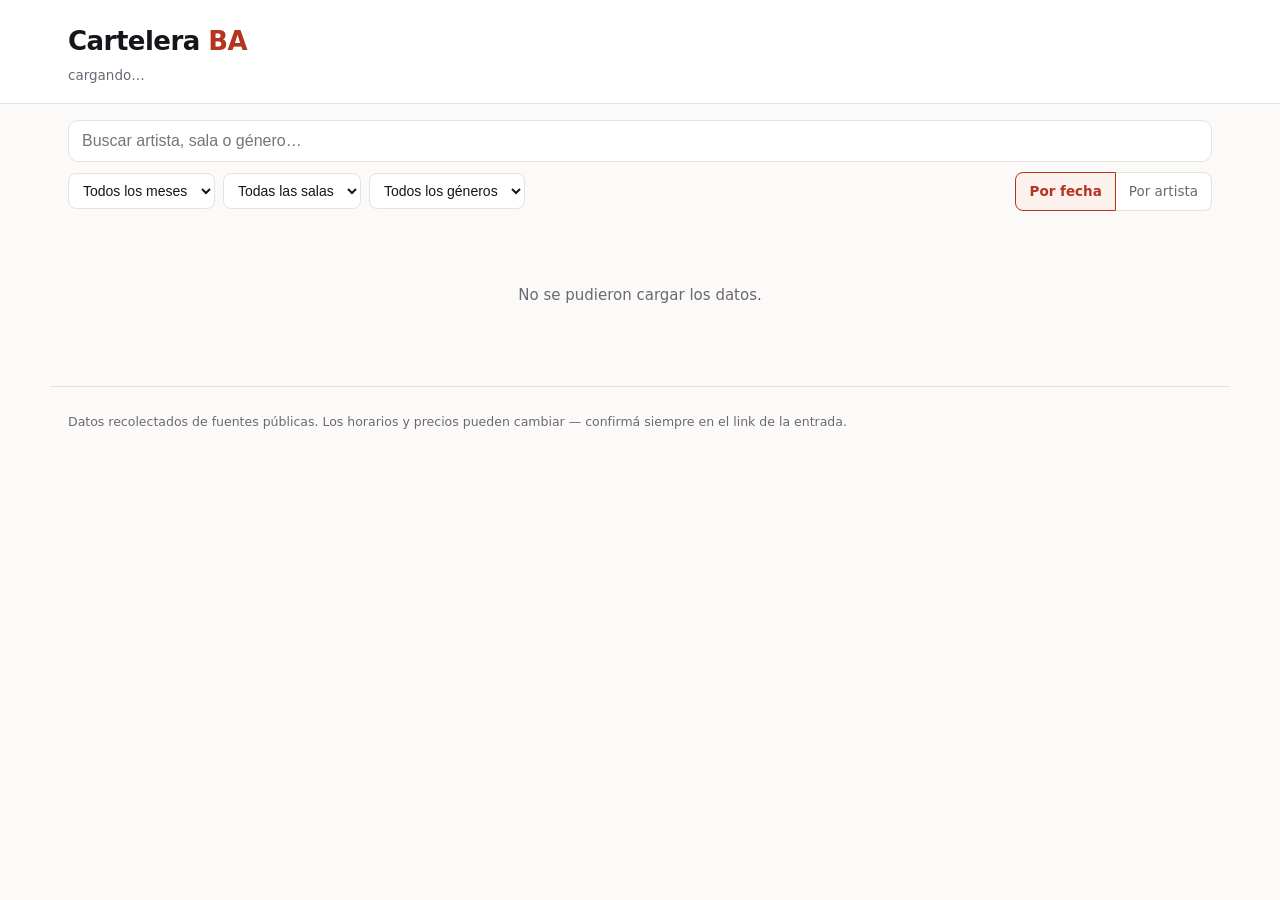
==== site/index.html @ 0cf43a1c "Add static site and Cloudflare Pages deploy The whole dataset is ~45KB gzipped, so the site ships it" ====
<!doctype html>
<html lang="es">
<head>
<meta charset="utf-8">
<meta name="viewport" content="width=device-width, initial-scale=1, viewport-fit=cover">
<title>Cartelera BA — recitales en Buenos Aires</title>
<meta name="description" content="Todos los recitales y fiestas en Buenos Aires, meses por delante, en una sola página.">
<link rel="stylesheet" href="style.css">
</head>
<body>
<header class="top">
  <div class="wrap">
    <h1>Cartelera <span>BA</span></h1>
    <p class="tag" id="tagline">cargando…</p>
  </div>
</header>

<div class="controls wrap">
  <input id="q" type="search" placeholder="Buscar artista, sala o género…" autocomplete="off" spellcheck="false">
  <div class="filters">
    <select id="month"><option value="">Todos los meses</option></select>
    <select id="venue"><option value="">Todas las salas</option></select>
    <select id="genre"><option value="">Todos los géneros</option></select>
    <div class="modes" role="tablist" aria-label="Vista">
      <button id="mode-date" class="on" role="tab" aria-selected="true">Por fecha</button>
      <button id="mode-artist" role="tab" aria-selected="false">Por artista</button>
    </div>
  </div>
  <p class="count" id="count"></p>
</div>

<main class="wrap" id="out"></main>

<footer class="wrap foot">
  <p id="sources"></p>
  <p>Datos recolectados de fuentes públicas. Los horarios y precios pueden cambiar —
     confirmá siempre en el link de la entrada.</p>
</footer>

<script src="app.js"></script>
</body>
</html>
---- site/style.css ----
:root {
  color-scheme: light dark;
  --bg: #fbfaf8;
  --panel: #ffffff;
  --ink: #16151a;
  --muted: #6b6875;
  --line: #e6e2dc;
  --accent: #b4341f;
  --accent-soft: #fdf1ee;
  --radius: 10px;
  --max: 1180px;
}
@media (prefers-color-scheme: dark) {
  :root {
    --bg: #131116;
    --panel: #1c1a21;
    --ink: #f2eff0;
    --muted: #a09aab;
    --line: #2e2b36;
    --accent: #ff7a5c;
    --accent-soft: #2a1a16;
  }
}

* { box-sizing: border-box; }
html { -webkit-text-size-adjust: 100%; }
body {
  margin: 0;
  background: var(--bg);
  color: var(--ink);
  font: 15px/1.5 ui-sans-serif, system-ui, -apple-system, "Segoe UI", Roboto,
        "Helvetica Neue", Arial, sans-serif;
  padding-bottom: env(safe-area-inset-bottom, 0px);
}
.wrap { max-width: var(--max); margin: 0 auto; padding-inline: 18px; }

.top {
  border-bottom: 1px solid var(--line);
  background: var(--panel);
  padding-block: 22px 18px;
  padding-top: calc(22px + env(safe-area-inset-top, 0px));
}
.top h1 {
  margin: 0;
  font-size: 26px;
  letter-spacing: -0.02em;
  font-weight: 650;
}
.top h1 span { color: var(--accent); }
.tag { margin: 4px 0 0; color: var(--muted); font-size: 13.5px; }

.controls { padding-block: 16px 8px; }
#q {
  width: 100%;
  padding: 11px 13px;
  font-size: 16px;                 /* 16px avoids iOS zoom-on-focus */
  color: var(--ink);
  background: var(--panel);
  border: 1px solid var(--line);
  border-radius: var(--radius);
}
#q:focus { outline: 2px solid var(--accent); outline-offset: -1px; }

.filters {
  display: flex;
  flex-wrap: wrap;
  gap: 8px;
  margin-top: 10px;
  align-items: center;
}
select {
  padding: 8px 10px;
  font-size: 14px;
  color: var(--ink);
  background: var(--panel);
  border: 1px solid var(--line);
  border-radius: 8px;
  max-width: 100%;
}
.modes { display: flex; gap: 0; margin-left: auto; }
.modes button {
  font: inherit;
  font-size: 13.5px;
  padding: 8px 13px;
  background: var(--panel);
  color: var(--muted);
  border: 1px solid var(--line);
  cursor: pointer;
}
.modes button:first-child { border-radius: 8px 0 0 8px; }
.modes button:last-child { border-radius: 0 8px 8px 0; border-left: 0; }
.modes button.on {
  background: var(--accent-soft);
  color: var(--accent);
  border-color: var(--accent);
  font-weight: 600;
}
.count { margin: 10px 0 0; color: var(--muted); font-size: 13px; }

/* ---- date view ---- */
.month {
  margin-top: 26px;
  font-size: 13px;
  font-weight: 700;
  letter-spacing: 0.08em;
  text-transform: uppercase;
  color: var(--accent);
  position: sticky;
  top: env(safe-area-inset-top, 0px);
  background: var(--bg);
  padding: 8px 0 6px;
  z-index: 2;
}
.day {
  display: grid;
  grid-template-columns: 78px 1fr;
  gap: 14px;
  padding: 11px 0;
  border-top: 1px solid var(--line);
}
.dnum { color: var(--muted); font-size: 13px; padding-top: 2px; }
.dnum b { display: block; color: var(--ink); font-size: 19px; font-weight: 640; line-height: 1.1; }

.ev { padding: 5px 0; }
.ev + .ev { border-top: 1px dashed var(--line); margin-top: 5px; }
.ev a.name {
  color: var(--ink);
  text-decoration: none;
  font-weight: 600;
  font-size: 15.5px;
}
.ev a.name:hover { color: var(--accent); text-decoration: underline; }
.meta { color: var(--muted); font-size: 13px; margin-top: 2px; }
.meta .venue { color: var(--ink); }
.chips { margin-top: 4px; display: flex; flex-wrap: wrap; gap: 5px; }
.chip {
  font-size: 11px;
  padding: 2px 7px;
  border-radius: 999px;
  background: var(--accent-soft);
  color: var(--accent);
  border: 1px solid transparent;
}
.chip.src { background: transparent; color: var(--muted); border-color: var(--line); }

/* ---- artist view ---- */
.artists {
  margin-top: 18px;
  columns: 280px 4;
  column-gap: 26px;
}
.artist {
  break-inside: avoid;
  margin-bottom: 13px;
  padding-bottom: 11px;
  border-bottom: 1px solid var(--line);
}
.artist h3 { margin: 0 0 3px; font-size: 15px; font-weight: 640; }
.artist .gig { font-size: 12.5px; color: var(--muted); }
.artist .gig a { color: inherit; text-decoration: none; }
.artist .gig a:hover { color: var(--accent); text-decoration: underline; }
.artist .gig b { color: var(--ink); font-weight: 600; }

.empty { padding: 40px 0; color: var(--muted); text-align: center; }
.foot {
  margin-top: 40px;
  padding-block: 20px 34px;
  border-top: 1px solid var(--line);
  color: var(--muted);
  font-size: 12.5px;
}
.foot p { margin: 0 0 6px; }

@media (max-width: 620px) {
  .day { grid-template-columns: 58px 1fr; gap: 10px; }
  .modes { margin-left: 0; width: 100%; }
  .modes button { flex: 1; }
  select { flex: 1 1 40%; }
}
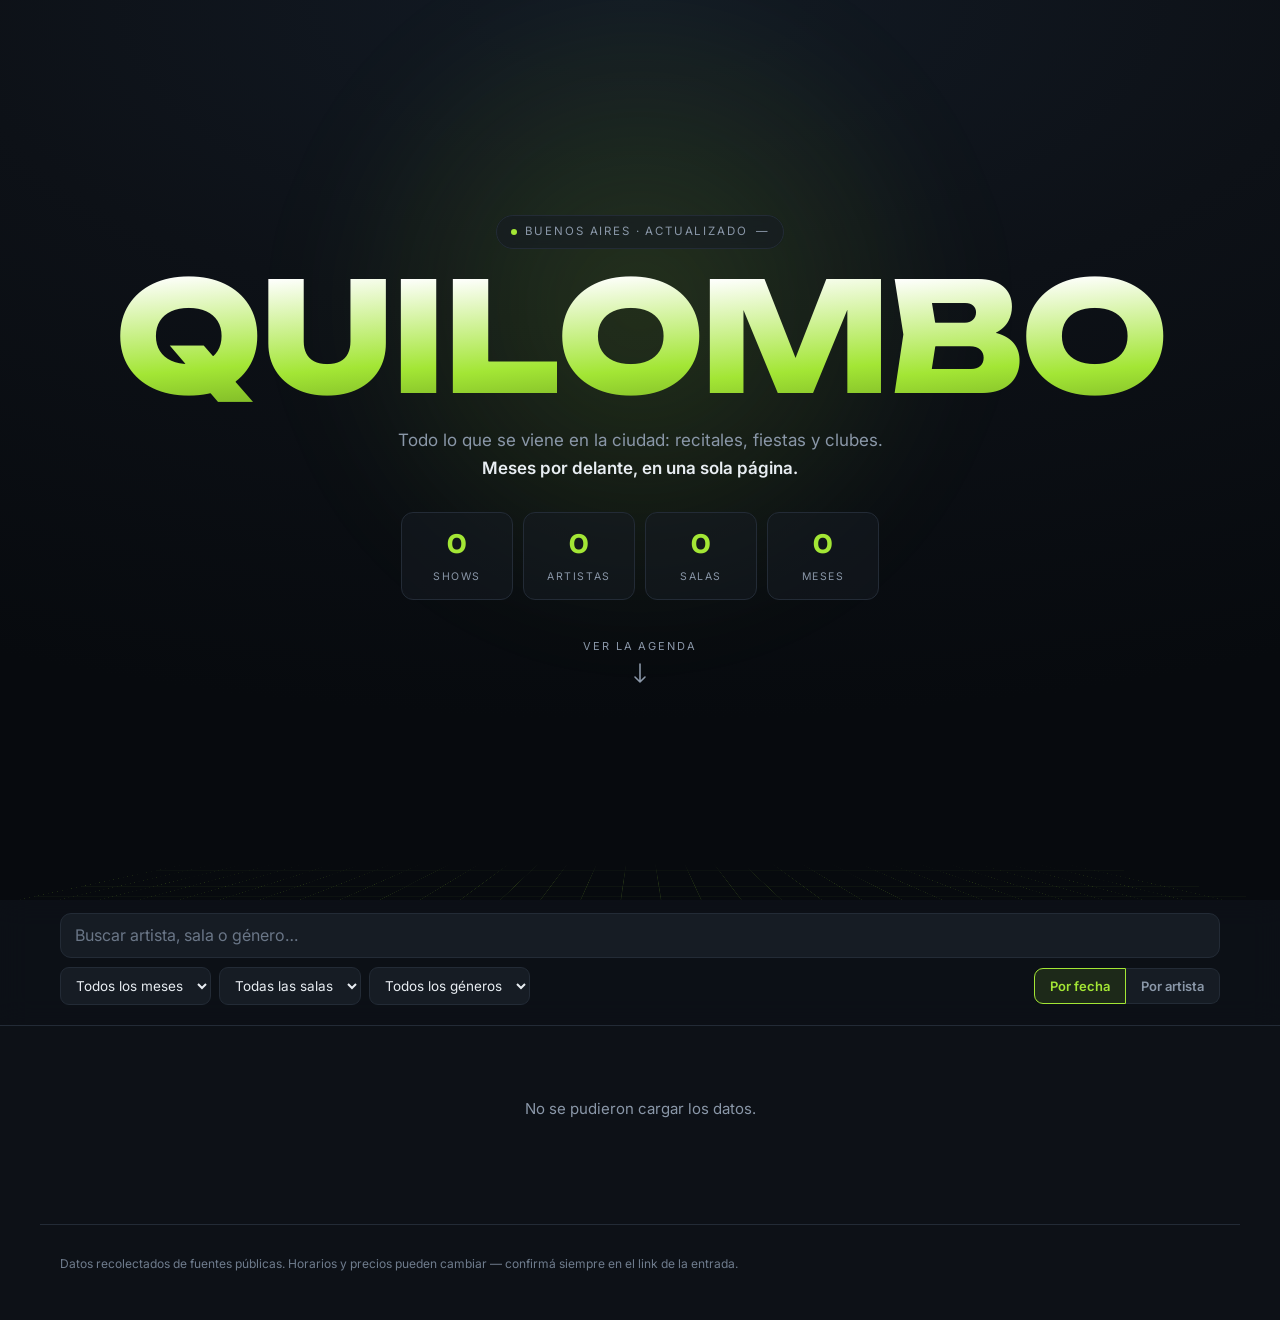
==== commit bb231c47: "Rebrand to QUILOMBO, animated hero, fix artist parsing Name and palette moved off the El Cartel look" ====
--- a/site/index.html
+++ b/site/index.html
@@ -3,40 +3,84 @@
 <head>
 <meta charset="utf-8">
 <meta name="viewport" content="width=device-width, initial-scale=1, viewport-fit=cover">
-<title>Cartelera BA — recitales en Buenos Aires</title>
-<meta name="description" content="Todos los recitales y fiestas en Buenos Aires, meses por delante, en una sola página.">
+<title>QUILOMBO — recitales y fiestas en Buenos Aires</title>
+<meta name="description" content="Todos los recitales, fiestas y shows de Buenos Aires. Meses por delante, en una sola página. Sin paginar.">
+<meta name="theme-color" content="#0d1117">
+<link rel="preconnect" href="https://fonts.googleapis.com">
+<link rel="preconnect" href="https://fonts.gstatic.com" crossorigin>
+<link href="https://fonts.googleapis.com/css2?family=Unbounded:wght@400;600;800&family=Inter:wght@400;500;600;700&display=swap" rel="stylesheet">
 <link rel="stylesheet" href="style.css">
 </head>
 <body>
-<header class="top">
-  <div class="wrap">
-    <h1>Cartelera <span>BA</span></h1>
-    <p class="tag" id="tagline">cargando…</p>
+
+<!-- ───────────────────────── hero ───────────────────────── -->
+<section class="hero" id="hero">
+  <div id="fx" aria-hidden="true"></div>
+  <div class="hero-grid" aria-hidden="true"></div>
+  <div class="hero-glow" aria-hidden="true"></div>
+
+  <div class="hero-inner wrap">
+    <div class="eyebrow">
+      <span class="dot" aria-hidden="true"></span>
+      Buenos Aires · actualizado <span id="gen">—</span>
+    </div>
+
+    <h1 class="title" aria-label="Quilombo">
+      <span class="ch">Q</span><span class="ch">U</span><span class="ch">I</span><span class="ch">L</span><span class="ch">O</span><span class="ch">M</span><span class="ch">B</span><span class="ch">O</span>
+    </h1>
+
+    <p class="sub">
+      Todo lo que se viene en la ciudad: recitales, fiestas y clubes.
+      <strong>Meses por delante, en una sola página.</strong>
+    </p>
+
+    <div class="stats" id="stats">
+      <div class="stat"><b data-to="0">0</b><span>shows</span></div>
+      <div class="stat"><b data-to="0">0</b><span>artistas</span></div>
+      <div class="stat"><b data-to="0">0</b><span>salas</span></div>
+      <div class="stat"><b data-to="0">0</b><span>meses</span></div>
+    </div>
+
+    <a class="scroll-cue" href="#app">
+      <span>ver la agenda</span>
+      <svg width="14" height="22" viewBox="0 0 14 22" fill="none" aria-hidden="true">
+        <path d="M7 1v18m0 0 5-5m-5 5-5-5" stroke="currentColor" stroke-width="1.6"
+              stroke-linecap="round" stroke-linejoin="round"/>
+      </svg>
+    </a>
   </div>
-</header>
+</section>
 
-<div class="controls wrap">
-  <input id="q" type="search" placeholder="Buscar artista, sala o género…" autocomplete="off" spellcheck="false">
-  <div class="filters">
-    <select id="month"><option value="">Todos los meses</option></select>
-    <select id="venue"><option value="">Todas las salas</option></select>
-    <select id="genre"><option value="">Todos los géneros</option></select>
-    <div class="modes" role="tablist" aria-label="Vista">
-      <button id="mode-date" class="on" role="tab" aria-selected="true">Por fecha</button>
-      <button id="mode-artist" role="tab" aria-selected="false">Por artista</button>
+<!-- ───────────────────────── app ───────────────────────── -->
+<div id="app">
+  <div class="controls-shell">
+    <div class="controls wrap">
+      <input id="q" type="search" placeholder="Buscar artista, sala o género…" autocomplete="off" spellcheck="false">
+      <div class="filters">
+        <select id="month" aria-label="Mes"><option value="">Todos los meses</option></select>
+        <select id="venue" aria-label="Sala"><option value="">Todas las salas</option></select>
+        <select id="genre" aria-label="Género"><option value="">Todos los géneros</option></select>
+        <div class="modes" role="tablist" aria-label="Vista">
+          <button id="mode-date" class="on" role="tab" aria-selected="true">Por fecha</button>
+          <button id="mode-artist" role="tab" aria-selected="false">Por artista</button>
+        </div>
+      </div>
+      <p class="count" id="count"></p>
     </div>
   </div>
-  <p class="count" id="count"></p>
+
+  <main class="wrap" id="out"></main>
+
+  <footer class="wrap foot">
+    <p id="sources"></p>
+    <p>Datos recolectados de fuentes públicas. Horarios y precios pueden cambiar —
+       confirmá siempre en el link de la entrada.</p>
+  </footer>
 </div>
 
-<main class="wrap" id="out"></main>
-
-<footer class="wrap foot">
-  <p id="sources"></p>
-  <p>Datos recolectados de fuentes públicas. Los horarios y precios pueden cambiar —
-     confirmá siempre en el link de la entrada.</p>
-</footer>
-
-<script src="app.js"></script>
+<!-- Self-hosted (vendored at build time by scrapers/build_site.py), so the
+     site has no runtime CDN dependency. -->
+<script src="vendor/tsparticles.slim.min.js" defer></script>
+<script src="app.js" defer></script>
 </body>
 </html>
--- a/site/style.css
+++ b/site/style.css
@@ -1,179 +1,312 @@
 :root {
-  color-scheme: light dark;
-  --bg: #fbfaf8;
-  --panel: #ffffff;
-  --ink: #16151a;
-  --muted: #6b6875;
-  --line: #e6e2dc;
-  --accent: #b4341f;
-  --accent-soft: #fdf1ee;
-  --radius: 10px;
-  --max: 1180px;
-}
-@media (prefers-color-scheme: dark) {
-  :root {
-    --bg: #131116;
-    --panel: #1c1a21;
-    --ink: #f2eff0;
-    --muted: #a09aab;
-    --line: #2e2b36;
-    --accent: #ff7a5c;
-    --accent-soft: #2a1a16;
+  color-scheme: dark;
+  --bg:      #0d1117;
+  --bg-deep: #070a0e;
+  --panel:   #161c24;
+  --panel-2: #1b222c;
+  --ink:     #e8edf2;
+  --muted:   #8a97a8;
+  --line:    #232b36;
+  --acid:    #a3e635;
+  --acid-dim:#7fb827;
+  --max: 1200px;
+  --display: 'Unbounded', ui-sans-serif, system-ui, sans-serif;
+  --body: 'Inter', ui-sans-serif, system-ui, -apple-system, "Segoe UI", Roboto, sans-serif;
+}
+
+* { box-sizing: border-box; }
+html { -webkit-text-size-adjust: 100%; scroll-behavior: smooth; }
+@media (prefers-reduced-motion: reduce) {
+  html { scroll-behavior: auto; }
+  *, *::before, *::after {
+    animation-duration: .001ms !important;
+    animation-iteration-count: 1 !important;
+    transition-duration: .001ms !important;
   }
 }
 
-* { box-sizing: border-box; }
-html { -webkit-text-size-adjust: 100%; }
 body {
   margin: 0;
   background: var(--bg);
   color: var(--ink);
-  font: 15px/1.5 ui-sans-serif, system-ui, -apple-system, "Segoe UI", Roboto,
-        "Helvetica Neue", Arial, sans-serif;
+  font: 15px/1.55 var(--body);
+  overflow-x: hidden;
   padding-bottom: env(safe-area-inset-bottom, 0px);
 }
-.wrap { max-width: var(--max); margin: 0 auto; padding-inline: 18px; }
-
-.top {
+.wrap { max-width: var(--max); margin: 0 auto; padding-inline: 20px; }
+
+/* ═══════════════════════ hero ═══════════════════════ */
+.hero {
+  position: relative;
+  min-height: 100svh;
+  display: grid;
+  place-items: center;
+  overflow: hidden;
+  background:
+    radial-gradient(120% 80% at 50% 0%, #121a24 0%, var(--bg) 45%, var(--bg-deep) 100%);
+  padding-top: env(safe-area-inset-top, 0px);
+  isolation: isolate;
+}
+#fx {
+  position: absolute; inset: 0;
+  z-index: 0;
+  opacity: .85;
+}
+#fx canvas { display: block; width: 100% !important; height: 100% !important; }
+/* perspective grid floor */
+.hero-grid {
+  position: absolute;
+  left: -25%; right: -25%; bottom: -8%;
+  height: 58%;
+  z-index: 0;
+  background-image:
+    linear-gradient(to right, rgba(163,230,53,.18) 1px, transparent 1px),
+    linear-gradient(to bottom, rgba(163,230,53,.18) 1px, transparent 1px);
+  background-size: 62px 62px;
+  transform: perspective(420px) rotateX(64deg);
+  transform-origin: 50% 100%;
+  mask-image: linear-gradient(to bottom, transparent, #000 32%, transparent 92%);
+  -webkit-mask-image: linear-gradient(to bottom, transparent, #000 32%, transparent 92%);
+  animation: floor 9s linear infinite;
+}
+@keyframes floor { to { background-position: 0 62px, 0 62px; } }
+
+.hero-glow {
+  position: absolute;
+  left: 50%; top: 34%;
+  width: min(760px, 92vw); aspect-ratio: 1;
+  translate: -50% -50%;
+  z-index: 0;
+  background: radial-gradient(circle, rgba(163,230,53,.16), transparent 62%);
+  filter: blur(46px);
+  animation: pulse 7s ease-in-out infinite;
+}
+@keyframes pulse {
+  0%,100% { opacity: .65; scale: 1; }
+  50%     { opacity: 1;   scale: 1.12; }
+}
+
+.hero-inner { position: relative; z-index: 2; text-align: center; padding-block: 8vh; }
+
+.eyebrow {
+  display: inline-flex; align-items: center; gap: 8px;
+  font-size: 11.5px; letter-spacing: .16em; text-transform: uppercase;
+  color: var(--muted);
+  border: 1px solid var(--line);
+  background: rgba(22,28,36,.6);
+  -webkit-backdrop-filter: blur(8px);
+  backdrop-filter: blur(8px);
+  padding: 7px 14px; border-radius: 999px;
+  animation: rise .7s .05s both cubic-bezier(.2,.7,.3,1);
+}
+.dot {
+  width: 6px; height: 6px; border-radius: 50%;
+  background: var(--acid);
+  box-shadow: 0 0 0 0 rgba(163,230,53,.6);
+  animation: ping 2.4s ease-out infinite;
+}
+@keyframes ping {
+  0%   { box-shadow: 0 0 0 0 rgba(163,230,53,.55); }
+  70%  { box-shadow: 0 0 0 9px rgba(163,230,53,0); }
+  100% { box-shadow: 0 0 0 0 rgba(163,230,53,0); }
+}
+
+.title {
+  font-family: var(--display);
+  font-weight: 800;
+  font-size: clamp(2.7rem, 12.5vw, 9.5rem);
+  line-height: .92;
+  letter-spacing: -.02em;
+  margin: 18px 0 0;
+  display: flex; justify-content: center; flex-wrap: nowrap;
+}
+.title .ch {
+  display: inline-block;
+  background: linear-gradient(175deg, #ffffff 8%, var(--acid) 72%, var(--acid-dim) 100%);
+  -webkit-background-clip: text; background-clip: text;
+  color: transparent;
+  animation: drop .85s both cubic-bezier(.18,.9,.25,1);
+  will-change: transform, opacity;
+}
+.title .ch:nth-child(1) { animation-delay: .06s }
+.title .ch:nth-child(2) { animation-delay: .11s }
+.title .ch:nth-child(3) { animation-delay: .16s }
+.title .ch:nth-child(4) { animation-delay: .21s }
+.title .ch:nth-child(5) { animation-delay: .26s }
+.title .ch:nth-child(6) { animation-delay: .31s }
+.title .ch:nth-child(7) { animation-delay: .36s }
+.title .ch:nth-child(8) { animation-delay: .41s }
+@keyframes drop {
+  from { opacity: 0; transform: translateY(.42em) rotateX(-58deg); filter: blur(7px); }
+  to   { opacity: 1; transform: none; filter: none; }
+}
+
+.sub {
+  max-width: 620px; margin: 20px auto 0;
+  color: var(--muted); font-size: clamp(14px, 1.7vw, 17px);
+  animation: rise .7s .5s both cubic-bezier(.2,.7,.3,1);
+}
+.sub strong { color: var(--ink); font-weight: 600; display: block; margin-top: 2px; }
+
+.stats {
+  display: flex; flex-wrap: wrap; justify-content: center; gap: 10px;
+  margin-top: 30px;
+  animation: rise .7s .62s both cubic-bezier(.2,.7,.3,1);
+}
+.stat {
+  min-width: 112px;
+  border: 1px solid var(--line);
+  background: rgba(22,28,36,.55);
+  -webkit-backdrop-filter: blur(8px);
+  backdrop-filter: blur(8px);
+  border-radius: 12px;
+  padding: 12px 16px;
+}
+.stat b {
+  display: block;
+  font-family: var(--display); font-weight: 600;
+  font-size: 25px; color: var(--acid);
+  font-variant-numeric: tabular-nums;
+}
+.stat span {
+  font-size: 10.5px; letter-spacing: .15em; text-transform: uppercase;
+  color: var(--muted);
+}
+
+.scroll-cue {
+  display: inline-flex; flex-direction: column; align-items: center; gap: 8px;
+  margin-top: 38px;
+  color: var(--muted); text-decoration: none;
+  font-size: 11px; letter-spacing: .18em; text-transform: uppercase;
+  animation: rise .7s .74s both cubic-bezier(.2,.7,.3,1);
+}
+.scroll-cue:hover { color: var(--acid); }
+.scroll-cue svg { animation: bob 1.9s ease-in-out infinite; }
+@keyframes bob { 0%,100% { transform: translateY(0) } 50% { transform: translateY(5px) } }
+@keyframes rise { from { opacity: 0; transform: translateY(16px) } to { opacity: 1; transform: none } }
+
+/* ═══════════════════════ controls ═══════════════════════ */
+.controls-shell {
+  position: sticky; top: 0; z-index: 30;
+  background: rgba(13,17,23,.82);
+  -webkit-backdrop-filter: blur(14px) saturate(1.3);
+  backdrop-filter: blur(14px) saturate(1.3);
   border-bottom: 1px solid var(--line);
-  background: var(--panel);
-  padding-block: 22px 18px;
-  padding-top: calc(22px + env(safe-area-inset-top, 0px));
-}
-.top h1 {
-  margin: 0;
-  font-size: 26px;
-  letter-spacing: -0.02em;
-  font-weight: 650;
-}
-.top h1 span { color: var(--accent); }
-.tag { margin: 4px 0 0; color: var(--muted); font-size: 13.5px; }
-
-.controls { padding-block: 16px 8px; }
+  padding-top: env(safe-area-inset-top, 0px);
+}
+.controls { padding-block: 13px 11px; }
 #q {
   width: 100%;
-  padding: 11px 13px;
-  font-size: 16px;                 /* 16px avoids iOS zoom-on-focus */
+  padding: 12px 14px;
+  font: 16px/1.2 var(--body);   /* 16px prevents iOS zoom-on-focus */
   color: var(--ink);
   background: var(--panel);
   border: 1px solid var(--line);
-  border-radius: var(--radius);
-}
-#q:focus { outline: 2px solid var(--accent); outline-offset: -1px; }
-
-.filters {
-  display: flex;
-  flex-wrap: wrap;
-  gap: 8px;
-  margin-top: 10px;
-  align-items: center;
-}
+  border-radius: 11px;
+}
+#q::placeholder { color: #6a7687; }
+#q:focus {
+  outline: none;
+  border-color: var(--acid);
+  box-shadow: 0 0 0 3px rgba(163,230,53,.14);
+}
+.filters { display: flex; flex-wrap: wrap; gap: 8px; margin-top: 9px; align-items: center; }
 select {
-  padding: 8px 10px;
-  font-size: 14px;
-  color: var(--ink);
-  background: var(--panel);
+  padding: 9px 11px; font: 13.5px var(--body);
+  color: var(--ink); background: var(--panel);
+  border: 1px solid var(--line); border-radius: 9px;
+  max-width: 100%;
+}
+select:focus { outline: none; border-color: var(--acid); }
+.modes { display: flex; margin-left: auto; }
+.modes button {
+  font: 600 13px var(--body);
+  padding: 9px 15px; cursor: pointer;
+  background: var(--panel); color: var(--muted);
   border: 1px solid var(--line);
-  border-radius: 8px;
-  max-width: 100%;
-}
-.modes { display: flex; gap: 0; margin-left: auto; }
-.modes button {
-  font: inherit;
-  font-size: 13.5px;
-  padding: 8px 13px;
-  background: var(--panel);
-  color: var(--muted);
-  border: 1px solid var(--line);
-  cursor: pointer;
-}
-.modes button:first-child { border-radius: 8px 0 0 8px; }
-.modes button:last-child { border-radius: 0 8px 8px 0; border-left: 0; }
+  transition: color .16s, background .16s, border-color .16s;
+}
+.modes button:first-child { border-radius: 9px 0 0 9px; }
+.modes button:last-child  { border-radius: 0 9px 9px 0; border-left: 0; }
 .modes button.on {
-  background: var(--accent-soft);
-  color: var(--accent);
-  border-color: var(--accent);
-  font-weight: 600;
-}
-.count { margin: 10px 0 0; color: var(--muted); font-size: 13px; }
-
-/* ---- date view ---- */
+  background: rgba(163,230,53,.12);
+  color: var(--acid);
+  border-color: var(--acid);
+}
+.count { margin: 9px 0 0; color: var(--muted); font-size: 12.5px; }
+
+/* ═══════════════════════ listings ═══════════════════════ */
 .month {
-  margin-top: 26px;
-  font-size: 13px;
-  font-weight: 700;
-  letter-spacing: 0.08em;
-  text-transform: uppercase;
-  color: var(--accent);
-  position: sticky;
-  top: env(safe-area-inset-top, 0px);
-  background: var(--bg);
-  padding: 8px 0 6px;
-  z-index: 2;
+  position: sticky; top: 118px; z-index: 5;
+  margin: 34px 0 0;
+  padding: 9px 0 7px;
+  font-family: var(--display); font-weight: 600;
+  font-size: 12.5px; letter-spacing: .2em; text-transform: uppercase;
+  color: var(--acid);
+  background: linear-gradient(to bottom, var(--bg) 72%, transparent);
 }
 .day {
-  display: grid;
-  grid-template-columns: 78px 1fr;
-  gap: 14px;
-  padding: 11px 0;
+  display: grid; grid-template-columns: 82px 1fr; gap: 16px;
+  padding: 13px 0;
   border-top: 1px solid var(--line);
 }
-.dnum { color: var(--muted); font-size: 13px; padding-top: 2px; }
-.dnum b { display: block; color: var(--ink); font-size: 19px; font-weight: 640; line-height: 1.1; }
-
-.ev { padding: 5px 0; }
-.ev + .ev { border-top: 1px dashed var(--line); margin-top: 5px; }
+.dnum { color: var(--muted); font-size: 12px; text-transform: uppercase; letter-spacing: .1em; }
+.dnum b {
+  display: block;
+  font-family: var(--display); font-weight: 600;
+  color: var(--ink); font-size: 23px; line-height: 1.15; letter-spacing: -.01em;
+}
+
+.ev { padding: 6px 0; }
+.ev + .ev { border-top: 1px dashed var(--line); margin-top: 6px; }
 .ev a.name {
-  color: var(--ink);
-  text-decoration: none;
-  font-weight: 600;
-  font-size: 15.5px;
-}
-.ev a.name:hover { color: var(--accent); text-decoration: underline; }
-.meta { color: var(--muted); font-size: 13px; margin-top: 2px; }
-.meta .venue { color: var(--ink); }
-.chips { margin-top: 4px; display: flex; flex-wrap: wrap; gap: 5px; }
+  color: var(--ink); text-decoration: none;
+  font-weight: 600; font-size: 15.5px;
+  transition: color .14s;
+}
+.ev a.name:hover { color: var(--acid); }
+.meta { color: var(--muted); font-size: 12.5px; margin-top: 3px; }
+.meta .venue { color: #b9c4d2; }
+.chips { margin-top: 6px; display: flex; flex-wrap: wrap; gap: 5px; }
 .chip {
-  font-size: 11px;
-  padding: 2px 7px;
-  border-radius: 999px;
-  background: var(--accent-soft);
-  color: var(--accent);
-  border: 1px solid transparent;
-}
-.chip.src { background: transparent; color: var(--muted); border-color: var(--line); }
-
-/* ---- artist view ---- */
-.artists {
-  margin-top: 18px;
-  columns: 280px 4;
-  column-gap: 26px;
-}
+  font-size: 10.5px; padding: 2.5px 8px; border-radius: 999px;
+  background: rgba(163,230,53,.1); color: var(--acid);
+  border: 1px solid rgba(163,230,53,.2);
+}
+.chip.src {
+  background: transparent; color: #6f7c8d; border-color: var(--line);
+  letter-spacing: .04em;
+}
+
+/* artist view */
+.artists { margin-top: 20px; columns: 270px 4; column-gap: 28px; }
 .artist {
-  break-inside: avoid;
-  margin-bottom: 13px;
-  padding-bottom: 11px;
-  border-bottom: 1px solid var(--line);
-}
-.artist h3 { margin: 0 0 3px; font-size: 15px; font-weight: 640; }
+  break-inside: avoid; margin-bottom: 15px;
+  padding-bottom: 12px; border-bottom: 1px solid var(--line);
+}
+.artist h3 {
+  margin: 0 0 4px; font-size: 15px; font-weight: 650;
+  letter-spacing: -.01em;
+}
 .artist .gig { font-size: 12.5px; color: var(--muted); }
 .artist .gig a { color: inherit; text-decoration: none; }
-.artist .gig a:hover { color: var(--accent); text-decoration: underline; }
-.artist .gig b { color: var(--ink); font-weight: 600; }
-
-.empty { padding: 40px 0; color: var(--muted); text-align: center; }
+.artist .gig a:hover { color: var(--acid); }
+.artist .gig b { color: var(--acid); font-weight: 600; font-variant-numeric: tabular-nums; }
+
+.empty { padding: 56px 0; color: var(--muted); text-align: center; }
 .foot {
-  margin-top: 40px;
-  padding-block: 20px 34px;
+  margin-top: 48px; padding-block: 24px 40px;
   border-top: 1px solid var(--line);
-  color: var(--muted);
-  font-size: 12.5px;
+  color: #6f7c8d; font-size: 12px;
 }
 .foot p { margin: 0 0 6px; }
 
-@media (max-width: 620px) {
-  .day { grid-template-columns: 58px 1fr; gap: 10px; }
+@media (max-width: 680px) {
+  .day { grid-template-columns: 62px 1fr; gap: 11px; }
   .modes { margin-left: 0; width: 100%; }
   .modes button { flex: 1; }
-  select { flex: 1 1 40%; }
-}
+  select { flex: 1 1 42%; }
+  .month { top: 150px; }
+  .stat { min-width: 92px; padding: 10px 12px; }
+  .stat b { font-size: 21px; }
+}
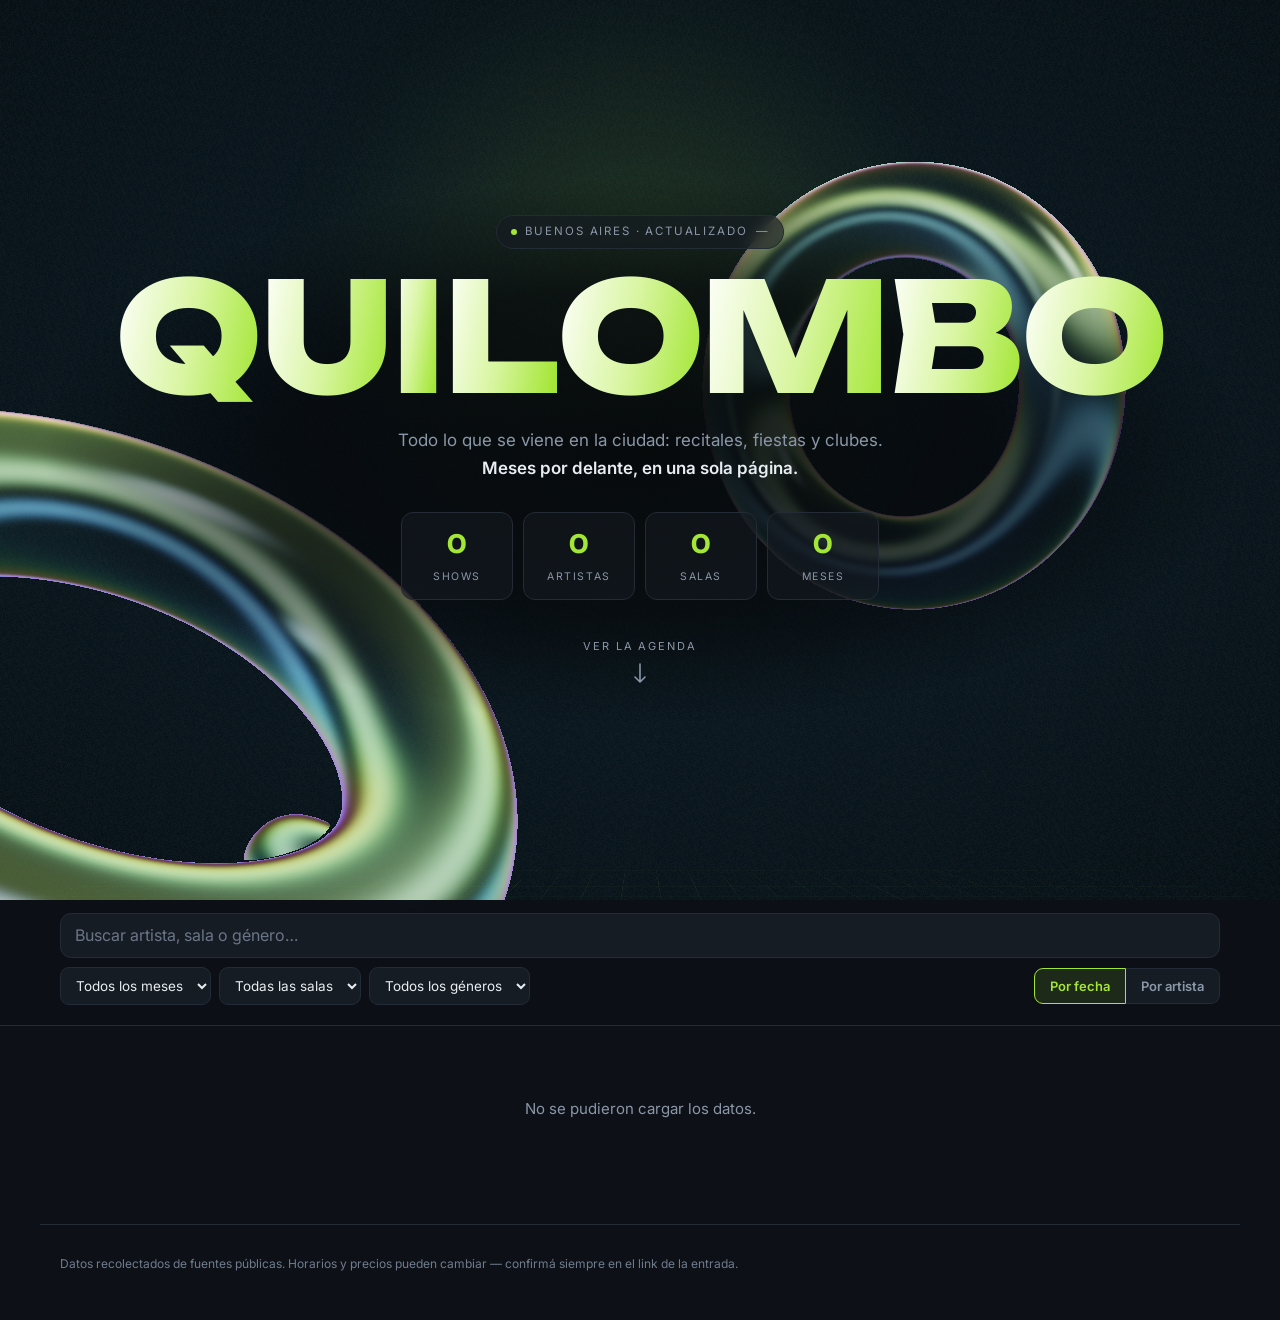
==== commit 083aefb1: "Replace particle hero with raymarched iridescent chrome shader Matches the reference look: liquid ch" ====
--- a/site/index.html
+++ b/site/index.html
@@ -78,9 +78,7 @@
   </footer>
 </div>
 
-<!-- Self-hosted (vendored at build time by scrapers/build_site.py), so the
-     site has no runtime CDN dependency. -->
-<script src="vendor/tsparticles.slim.min.js" defer></script>
+<script src="hero.js" defer></script>
 <script src="app.js" defer></script>
 </body>
 </html>
--- a/site/style.css
+++ b/site/style.css
@@ -50,9 +50,11 @@
 #fx {
   position: absolute; inset: 0;
   z-index: 0;
-  opacity: .85;
-}
-#fx canvas { display: block; width: 100% !important; height: 100% !important; }
+  opacity: 0;
+  transition: opacity 1.1s ease;          /* fade in once WebGL is live */
+}
+#fx.on { opacity: 1; }
+#fx canvas { display: block; width: 100%; height: 100%; }
 /* perspective grid floor */
 .hero-grid {
   position: absolute;
@@ -60,8 +62,8 @@
   height: 58%;
   z-index: 0;
   background-image:
-    linear-gradient(to right, rgba(163,230,53,.18) 1px, transparent 1px),
-    linear-gradient(to bottom, rgba(163,230,53,.18) 1px, transparent 1px);
+    linear-gradient(to right, rgba(163,230,53,.10) 1px, transparent 1px),
+    linear-gradient(to bottom, rgba(163,230,53,.10) 1px, transparent 1px);
   background-size: 62px 62px;
   transform: perspective(420px) rotateX(64deg);
   transform-origin: 50% 100%;
@@ -86,7 +88,17 @@
   50%     { opacity: 1;   scale: 1.12; }
 }
 
-.hero-inner { position: relative; z-index: 2; text-align: center; padding-block: 8vh; }
+/* legibility scrim: the shader is bright in places, the copy must win */
+.hero-inner {
+  position: relative; z-index: 2; text-align: center; padding-block: 8vh;
+}
+.hero-inner::before {
+  content: '';
+  position: absolute; inset: -6% -12%;
+  z-index: -1;
+  background: radial-gradient(58% 52% at 50% 50%, rgba(5,7,10,.92) 0%, rgba(5,7,10,.72) 45%, transparent 76%);
+  pointer-events: none;
+}
 
 .eyebrow {
   display: inline-flex; align-items: center; gap: 8px;
@@ -122,11 +134,22 @@
 }
 .title .ch {
   display: inline-block;
-  background: linear-gradient(175deg, #ffffff 8%, var(--acid) 72%, var(--acid-dim) 100%);
+  /* wide gradient + animated position = chrome sheen travelling across
+     the word, so the title never sits completely still */
+  background: linear-gradient(100deg,
+      #ffffff 0%, #d8f5a0 18%, var(--acid) 34%,
+      #7fe3d4 50%, #9bb8ff 64%, var(--acid) 80%, #ffffff 100%);
+  background-size: 320% 100%;
   -webkit-background-clip: text; background-clip: text;
   color: transparent;
-  animation: drop .85s both cubic-bezier(.18,.9,.25,1);
-  will-change: transform, opacity;
+  animation:
+    drop .85s both cubic-bezier(.18,.9,.25,1),
+    sheen 7s linear infinite 1s;
+  will-change: transform, opacity, background-position;
+}
+@keyframes sheen {
+  from { background-position:   0% 50%; }
+  to   { background-position: 320% 50%; }
 }
 .title .ch:nth-child(1) { animation-delay: .06s }
 .title .ch:nth-child(2) { animation-delay: .11s }
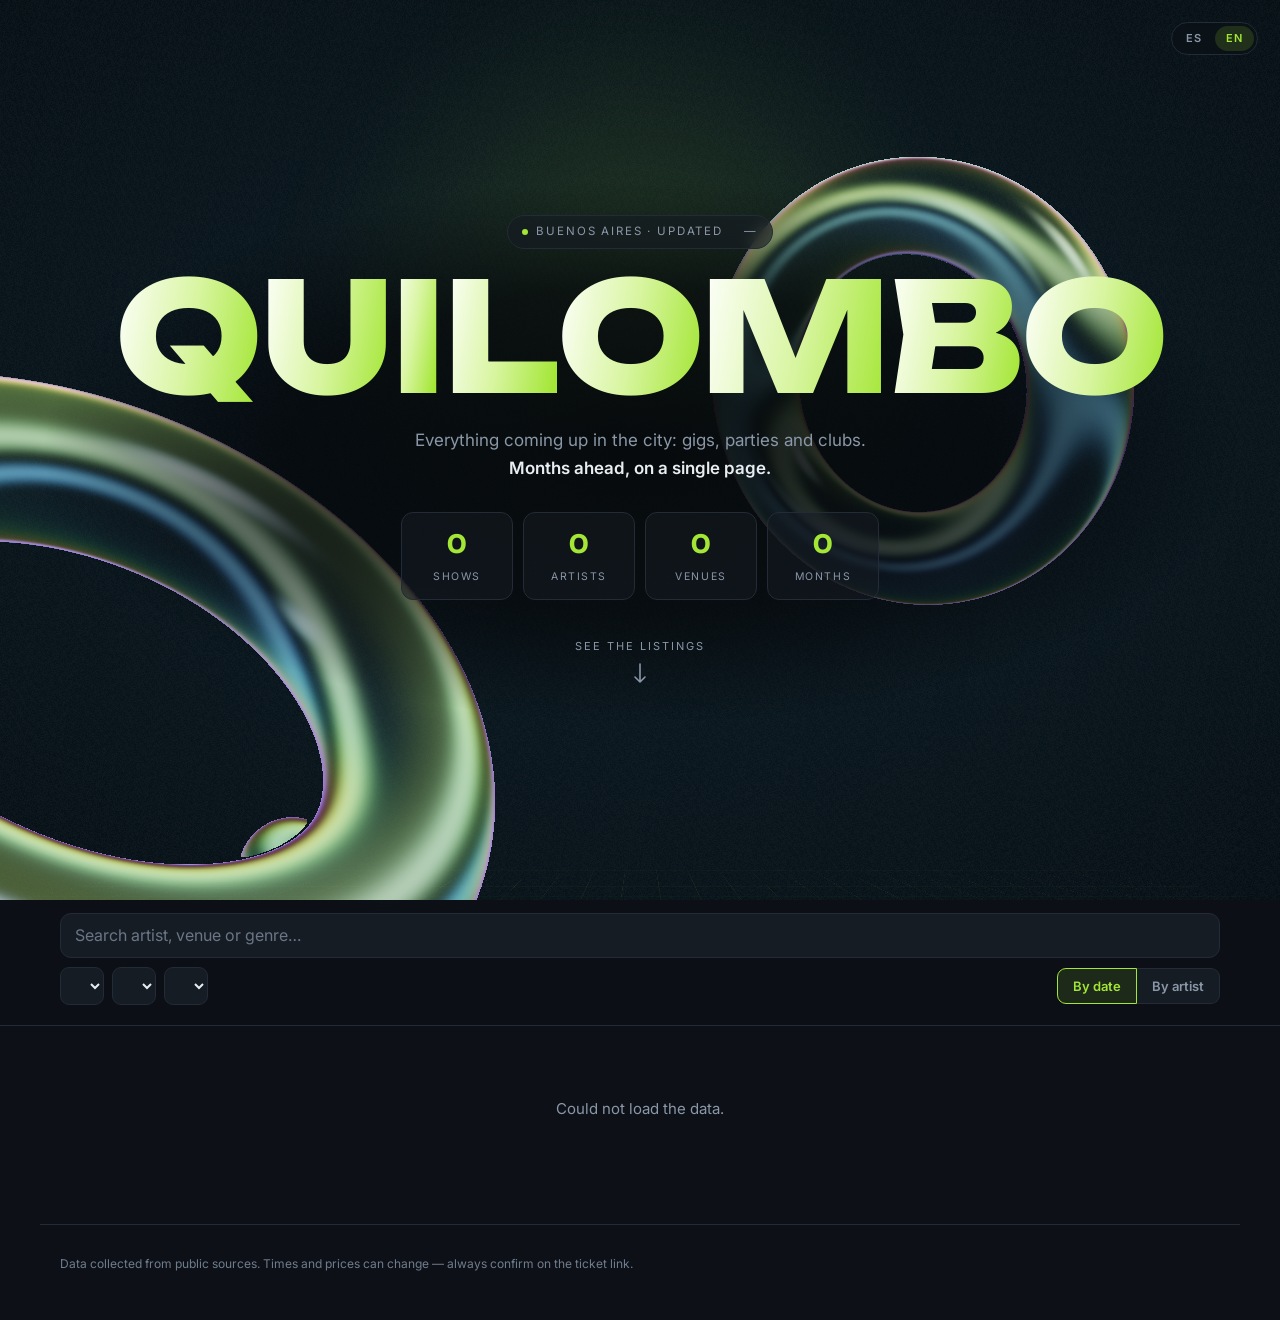
==== commit 66728fcf: "Add Spanish/English translation site/i18n.js holds both dictionaries (29 keys each, verified symmetr" ====
--- a/site/index.html
+++ b/site/index.html
@@ -4,7 +4,7 @@
 <meta charset="utf-8">
 <meta name="viewport" content="width=device-width, initial-scale=1, viewport-fit=cover">
 <title>QUILOMBO — recitales y fiestas en Buenos Aires</title>
-<meta name="description" content="Todos los recitales, fiestas y shows de Buenos Aires. Meses por delante, en una sola página. Sin paginar.">
+<meta name="description" content="Todos los recitales, fiestas y shows de Buenos Aires. Meses por delante, en una sola página.">
 <meta name="theme-color" content="#0d1117">
 <link rel="preconnect" href="https://fonts.googleapis.com">
 <link rel="preconnect" href="https://fonts.gstatic.com" crossorigin>
@@ -19,10 +19,15 @@
   <div class="hero-grid" aria-hidden="true"></div>
   <div class="hero-glow" aria-hidden="true"></div>
 
+  <nav class="lang" aria-label="Language">
+    <button data-lang-btn="es" type="button">ES</button>
+    <button data-lang-btn="en" type="button">EN</button>
+  </nav>
+
   <div class="hero-inner wrap">
     <div class="eyebrow">
       <span class="dot" aria-hidden="true"></span>
-      Buenos Aires · actualizado <span id="gen">—</span>
+      <span data-i18n="hero.eyebrow">Buenos Aires · actualizado</span>&nbsp;<span id="gen">—</span>
     </div>
 
     <h1 class="title" aria-label="Quilombo">
@@ -30,19 +35,19 @@
     </h1>
 
     <p class="sub">
-      Todo lo que se viene en la ciudad: recitales, fiestas y clubes.
-      <strong>Meses por delante, en una sola página.</strong>
+      <span data-i18n="hero.sub">Todo lo que se viene en la ciudad: recitales, fiestas y clubes.</span>
+      <strong data-i18n="hero.subStrong">Meses por delante, en una sola página.</strong>
     </p>
 
     <div class="stats" id="stats">
-      <div class="stat"><b data-to="0">0</b><span>shows</span></div>
-      <div class="stat"><b data-to="0">0</b><span>artistas</span></div>
-      <div class="stat"><b data-to="0">0</b><span>salas</span></div>
-      <div class="stat"><b data-to="0">0</b><span>meses</span></div>
+      <div class="stat"><b>0</b><span data-i18n="hero.shows">shows</span></div>
+      <div class="stat"><b>0</b><span data-i18n="hero.artists">artistas</span></div>
+      <div class="stat"><b>0</b><span data-i18n="hero.venues">salas</span></div>
+      <div class="stat"><b>0</b><span data-i18n="hero.months">meses</span></div>
     </div>
 
     <a class="scroll-cue" href="#app">
-      <span>ver la agenda</span>
+      <span data-i18n="hero.cue">ver la agenda</span>
       <svg width="14" height="22" viewBox="0 0 14 22" fill="none" aria-hidden="true">
         <path d="M7 1v18m0 0 5-5m-5 5-5-5" stroke="currentColor" stroke-width="1.6"
               stroke-linecap="round" stroke-linejoin="round"/>
@@ -55,14 +60,17 @@
 <div id="app">
   <div class="controls-shell">
     <div class="controls wrap">
-      <input id="q" type="search" placeholder="Buscar artista, sala o género…" autocomplete="off" spellcheck="false">
+      <input id="q" type="search" data-i18n-ph="ctl.search"
+             placeholder="Buscar artista, sala o género…" autocomplete="off" spellcheck="false">
       <div class="filters">
-        <select id="month" aria-label="Mes"><option value="">Todos los meses</option></select>
-        <select id="venue" aria-label="Sala"><option value="">Todas las salas</option></select>
-        <select id="genre" aria-label="Género"><option value="">Todos los géneros</option></select>
-        <div class="modes" role="tablist" aria-label="Vista">
-          <button id="mode-date" class="on" role="tab" aria-selected="true">Por fecha</button>
-          <button id="mode-artist" role="tab" aria-selected="false">Por artista</button>
+        <select id="month" data-i18n-aria="ctl.month" aria-label="Mes"></select>
+        <select id="venue" data-i18n-aria="ctl.venue" aria-label="Sala"></select>
+        <select id="genre" data-i18n-aria="ctl.genre" aria-label="Género"></select>
+        <div class="modes" role="tablist" data-i18n-aria="ctl.view" aria-label="Vista">
+          <button id="mode-date" class="on" role="tab" aria-selected="true"
+                  data-i18n="ctl.byDate">Por fecha</button>
+          <button id="mode-artist" role="tab" aria-selected="false"
+                  data-i18n="ctl.byArtist">Por artista</button>
         </div>
       </div>
       <p class="count" id="count"></p>
@@ -73,11 +81,12 @@
 
   <footer class="wrap foot">
     <p id="sources"></p>
-    <p>Datos recolectados de fuentes públicas. Horarios y precios pueden cambiar —
+    <p data-i18n="foot.note">Datos recolectados de fuentes públicas. Horarios y precios pueden cambiar —
        confirmá siempre en el link de la entrada.</p>
   </footer>
 </div>
 
+<script src="i18n.js" defer></script>
 <script src="hero.js" defer></script>
 <script src="app.js" defer></script>
 </body>
--- a/site/style.css
+++ b/site/style.css
@@ -208,6 +208,36 @@
 @keyframes bob { 0%,100% { transform: translateY(0) } 50% { transform: translateY(5px) } }
 @keyframes rise { from { opacity: 0; transform: translateY(16px) } to { opacity: 1; transform: none } }
 
+
+/* language toggle */
+.lang {
+  position: absolute;
+  top: calc(22px + env(safe-area-inset-top, 0px));
+  right: 22px;
+  z-index: 6;
+  display: flex; gap: 2px;
+  padding: 3px;
+  border: 1px solid var(--line);
+  border-radius: 999px;
+  background: rgba(13,17,23,.6);
+  -webkit-backdrop-filter: blur(10px);
+  backdrop-filter: blur(10px);
+  animation: rise .7s .2s both cubic-bezier(.2,.7,.3,1);
+}
+.lang button {
+  font: 600 11px/1 var(--body);
+  letter-spacing: .1em;
+  padding: 7px 11px;
+  border: 0; border-radius: 999px;
+  background: transparent;
+  color: var(--muted);
+  cursor: pointer;
+  transition: color .16s, background .16s;
+}
+.lang button:hover { color: var(--ink); }
+.lang button.on { background: rgba(163,230,53,.14); color: var(--acid); }
+.lang button:focus-visible { outline: 2px solid var(--acid); outline-offset: 1px; }
+
 /* ═══════════════════════ controls ═══════════════════════ */
 .controls-shell {
   position: sticky; top: 0; z-index: 30;
@@ -325,6 +355,7 @@
 .foot p { margin: 0 0 6px; }
 
 @media (max-width: 680px) {
+  .lang { top: calc(14px + env(safe-area-inset-top, 0px)); right: 14px; }
   .day { grid-template-columns: 62px 1fr; gap: 11px; }
   .modes { margin-left: 0; width: 100%; }
   .modes button { flex: 1; }
